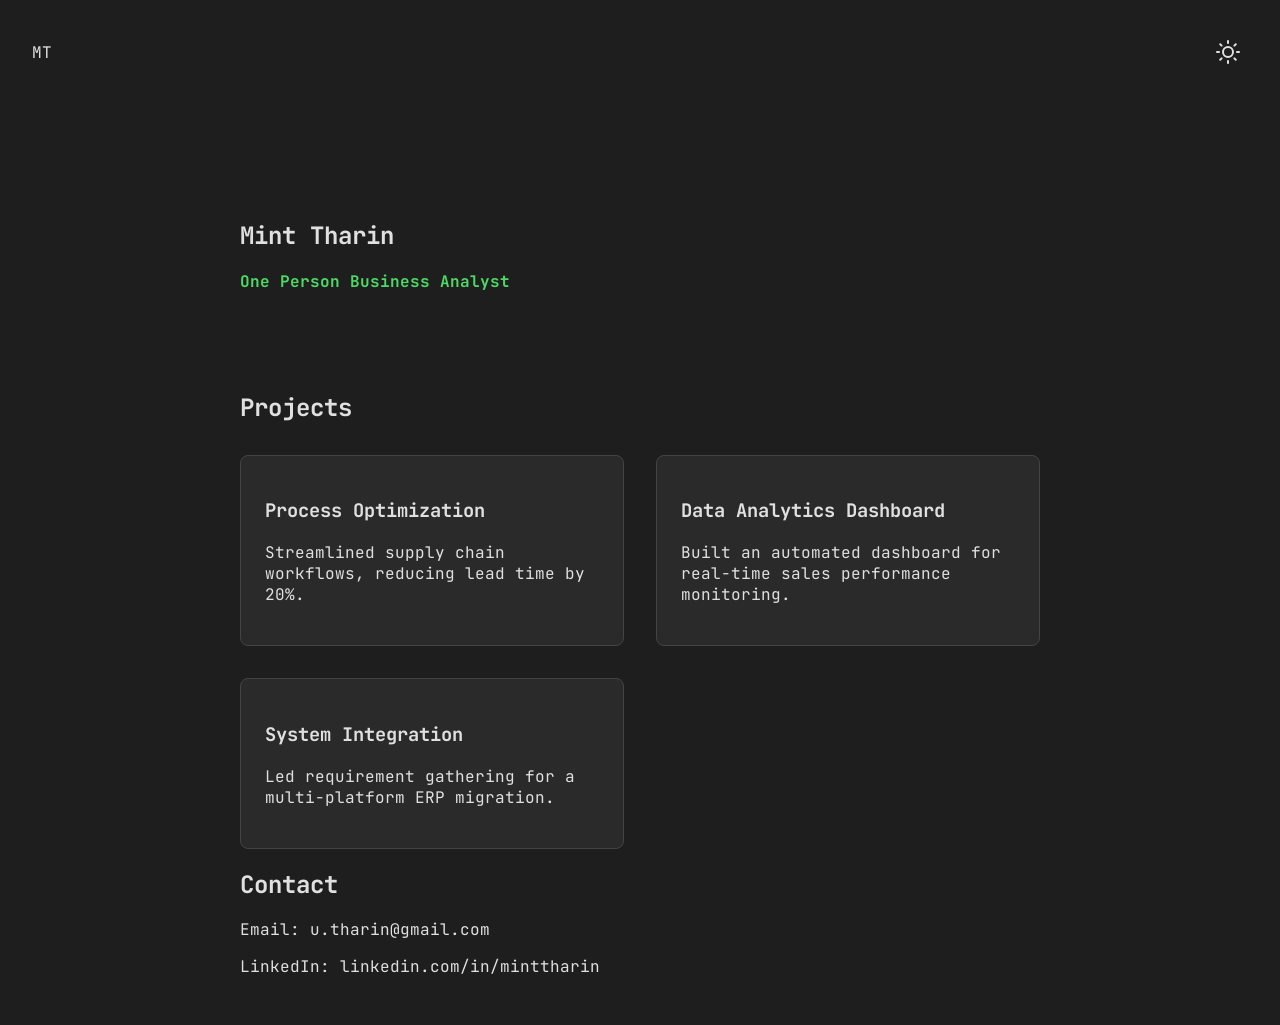
==== docs/index.html @ b5e9e476 "Move files to docs folder for GH Pages" ====
<!DOCTYPE html>
<html lang="en">
<head>
    <meta charset="UTF-8">
    <meta name="viewport" content="width=device-width, initial-scale=1.0">
    <title>Mint Tharin | Business Analyst</title>
    <link rel="preconnect" href="https://fonts.googleapis.com">
    <link rel="preconnect" href="https://fonts.gstatic.com" crossorigin>
    <link href="https://fonts.googleapis.com/css2?family=JetBrains+Mono:wght@300;400;700&display=swap" rel="stylesheet">
    <link rel="stylesheet" href="assets/css/style.css">
</head>
<body>
    <header>
        <nav style="display: flex; justify-content: space-between; align-items: center;">
            <div class="logo">MT</div>
            <button id="theme-toggle" aria-label="Toggle Theme">
                <svg id="theme-icon" width="24" height="24" viewBox="0 0 24 24" fill="none" stroke="currentColor" stroke-width="2" stroke-linecap="round" stroke-linejoin="round">
                    <circle cx="12" cy="12" r="5"></circle>
                    <line x1="12" y1="1" x2="12" y2="3"></line>
                    <line x1="12" y1="21" x2="12" y2="23"></line>
                    <line x1="4.22" y1="4.22" x2="5.64" y2="5.64"></line>
                    <line x1="18.36" y1="18.36" x2="19.78" y2="19.78"></line>
                    <line x1="1" y1="12" x2="3" y2="12"></line>
                    <line x1="21" y1="12" x2="23" y2="12"></line>
                    <line x1="4.22" y1="19.78" x2="5.64" y2="18.36"></line>
                    <line x1="18.36" y1="5.64" x2="19.78" y2="4.22"></line>
                </svg>
            </button>
        </nav>
    </header>

    <main>
        <section id="hero">
            <h1>Mint Tharin</h1>
            <p class="tagline">One Person Business Analyst</p>
        </section>

        <section id="projects">
            <h2>Projects</h2>
            <div class="project-grid">
                <div class="card">
                    <h3>Process Optimization</h3>
                    <p>Streamlined supply chain workflows, reducing lead time by 20%.</p>
                </div>
                <div class="card">
                    <h3>Data Analytics Dashboard</h3>
                    <p>Built an automated dashboard for real-time sales performance monitoring.</p>
                </div>
                <div class="card">
                    <h3>System Integration</h3>
                    <p>Led requirement gathering for a multi-platform ERP migration.</p>
                </div>
            </div>
        </section>

        <section id="contact">
            <h2>Contact</h2>
            <p>Email: u.tharin@gmail.com</p>
            <p>LinkedIn: linkedin.com/in/minttharin</p>
        </section>
    </main>

    <script src="assets/js/main.js"></script>
</body>
</html>
---- docs/assets/css/style.css ----
:root {
    --bg-color: #1e1e1e;
    --text-color: #e0e0e0;
    --card-bg: #2a2a2a;
    --border-color: #444;
    --accent-color: #4cd964;
    --font-family: 'JetBrains Mono', monospace;
}

body.light-mode {
    --bg-color: #f4f4f4;
    --text-color: #333;
    --card-bg: #ffffff;
    --border-color: #ccc;
    --accent-color: #2a8f3b;
}

body {
    background-color: var(--bg-color);
    color: var(--text-color);
    font-family: var(--font-family);
    margin: 0;
    padding: 0;
    transition: background-color 0.3s, color 0.3s;
}

header {
    padding: 2rem;
}

main {
    padding: 2rem;
    max-width: 800px;
    margin: 0 auto;
}

#hero {
    padding: 4rem 0;
}

.tagline {
    color: var(--accent-color);
    font-weight: 700;
}

.project-grid {
    display: grid;
    grid-template-columns: repeat(auto-fit, minmax(250px, 1fr));
    gap: 2rem;
    margin-top: 2rem;
}

.card {
    background-color: var(--card-bg);
    padding: 1.5rem;
    border-radius: 8px;
    border: 1px solid var(--border-color);
}

#theme-toggle {
    background: none;
    border: none;
    cursor: pointer;
    color: var(--text-color);
    padding: 0.5rem;
    border-radius: 50%;
    display: flex;
    align-items: center;
    justify-content: center;
    transition: background-color 0.3s;
}

#theme-toggle:hover {
    background-color: var(--border-color);
}
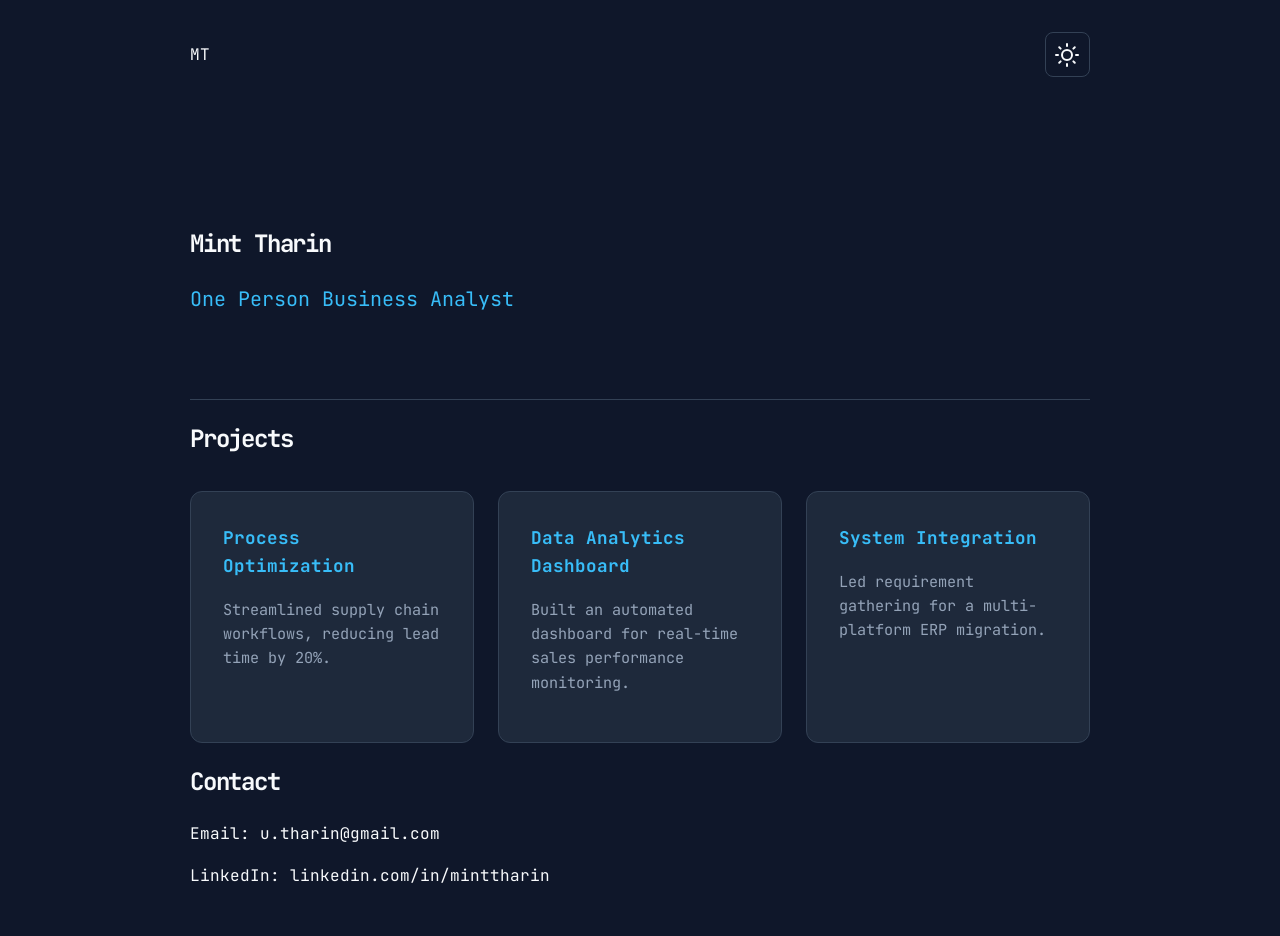
==== commit ffefc6f7: "Fix CSS/JS paths in index.html" ====
--- a/docs/index.html
+++ b/docs/index.html
@@ -7,7 +7,7 @@
     <link rel="preconnect" href="https://fonts.googleapis.com">
     <link rel="preconnect" href="https://fonts.gstatic.com" crossorigin>
     <link href="https://fonts.googleapis.com/css2?family=JetBrains+Mono:wght@300;400;700&display=swap" rel="stylesheet">
-    <link rel="stylesheet" href="assets/css/style.css">
+    <link rel="stylesheet" href="style.css">
 </head>
 <body>
     <header>
@@ -60,6 +60,6 @@
         </section>
     </main>
 
-    <script src="assets/js/main.js"></script>
+    <script src="main.js"></script>
 </body>
 </html>
--- a/docs/style.css
+++ b/docs/style.css
@@ -0,0 +1,104 @@
+:root {
+    --bg-color: #0f172a;
+    --card-bg: #1e293b;
+    --text-color: #f8fafc;
+    --text-muted: #94a3b8;
+    --accent-color: #38bdf8;
+    --border-color: #334155;
+    --font-family: 'JetBrains Mono', monospace;
+}
+
+body.light-mode {
+    --bg-color: #ffffff;
+    --card-bg: #f1f5f9;
+    --text-color: #1e293b;
+    --text-muted: #64748b;
+    --accent-color: #0284c7;
+    --border-color: #e2e8f0;
+}
+
+body {
+    background-color: var(--bg-color);
+    color: var(--text-color);
+    font-family: var(--font-family);
+    margin: 0;
+    padding: 0;
+    line-height: 1.6;
+    transition: background-color 0.3s ease, color 0.3s ease;
+}
+
+header {
+    padding: 2rem;
+    max-width: 900px;
+    margin: 0 auto;
+}
+
+main {
+    padding: 2rem;
+    max-width: 900px;
+    margin: 0 auto;
+}
+
+h1, h2 {
+    letter-spacing: -0.05em;
+}
+
+#hero {
+    padding: 4rem 0;
+    border-bottom: 1px solid var(--border-color);
+}
+
+.tagline {
+    color: var(--accent-color);
+    font-size: 1.25rem;
+    font-weight: 400;
+}
+
+.project-grid {
+    display: grid;
+    grid-template-columns: repeat(auto-fit, minmax(280px, 1fr));
+    gap: 1.5rem;
+    margin-top: 2rem;
+}
+
+.card {
+    background-color: var(--card-bg);
+    padding: 2rem;
+    border-radius: 12px;
+    border: 1px solid var(--border-color);
+    transition: transform 0.2s ease, border-color 0.2s ease;
+}
+
+.card:hover {
+    transform: translateY(-5px);
+    border-color: var(--accent-color);
+}
+
+.card h3 {
+    margin-top: 0;
+    color: var(--accent-color);
+    font-size: 1.1rem;
+}
+
+.card p {
+    color: var(--text-muted);
+    font-size: 0.95rem;
+}
+
+#theme-toggle {
+    background: none;
+    border: 1px solid var(--border-color);
+    cursor: pointer;
+    color: var(--text-color);
+    padding: 0.6rem;
+    border-radius: 8px;
+    display: flex;
+    align-items: center;
+    justify-content: center;
+    transition: all 0.2s ease;
+}
+
+#theme-toggle:hover {
+    background-color: var(--border-color);
+    border-color: var(--accent-color);
+}
